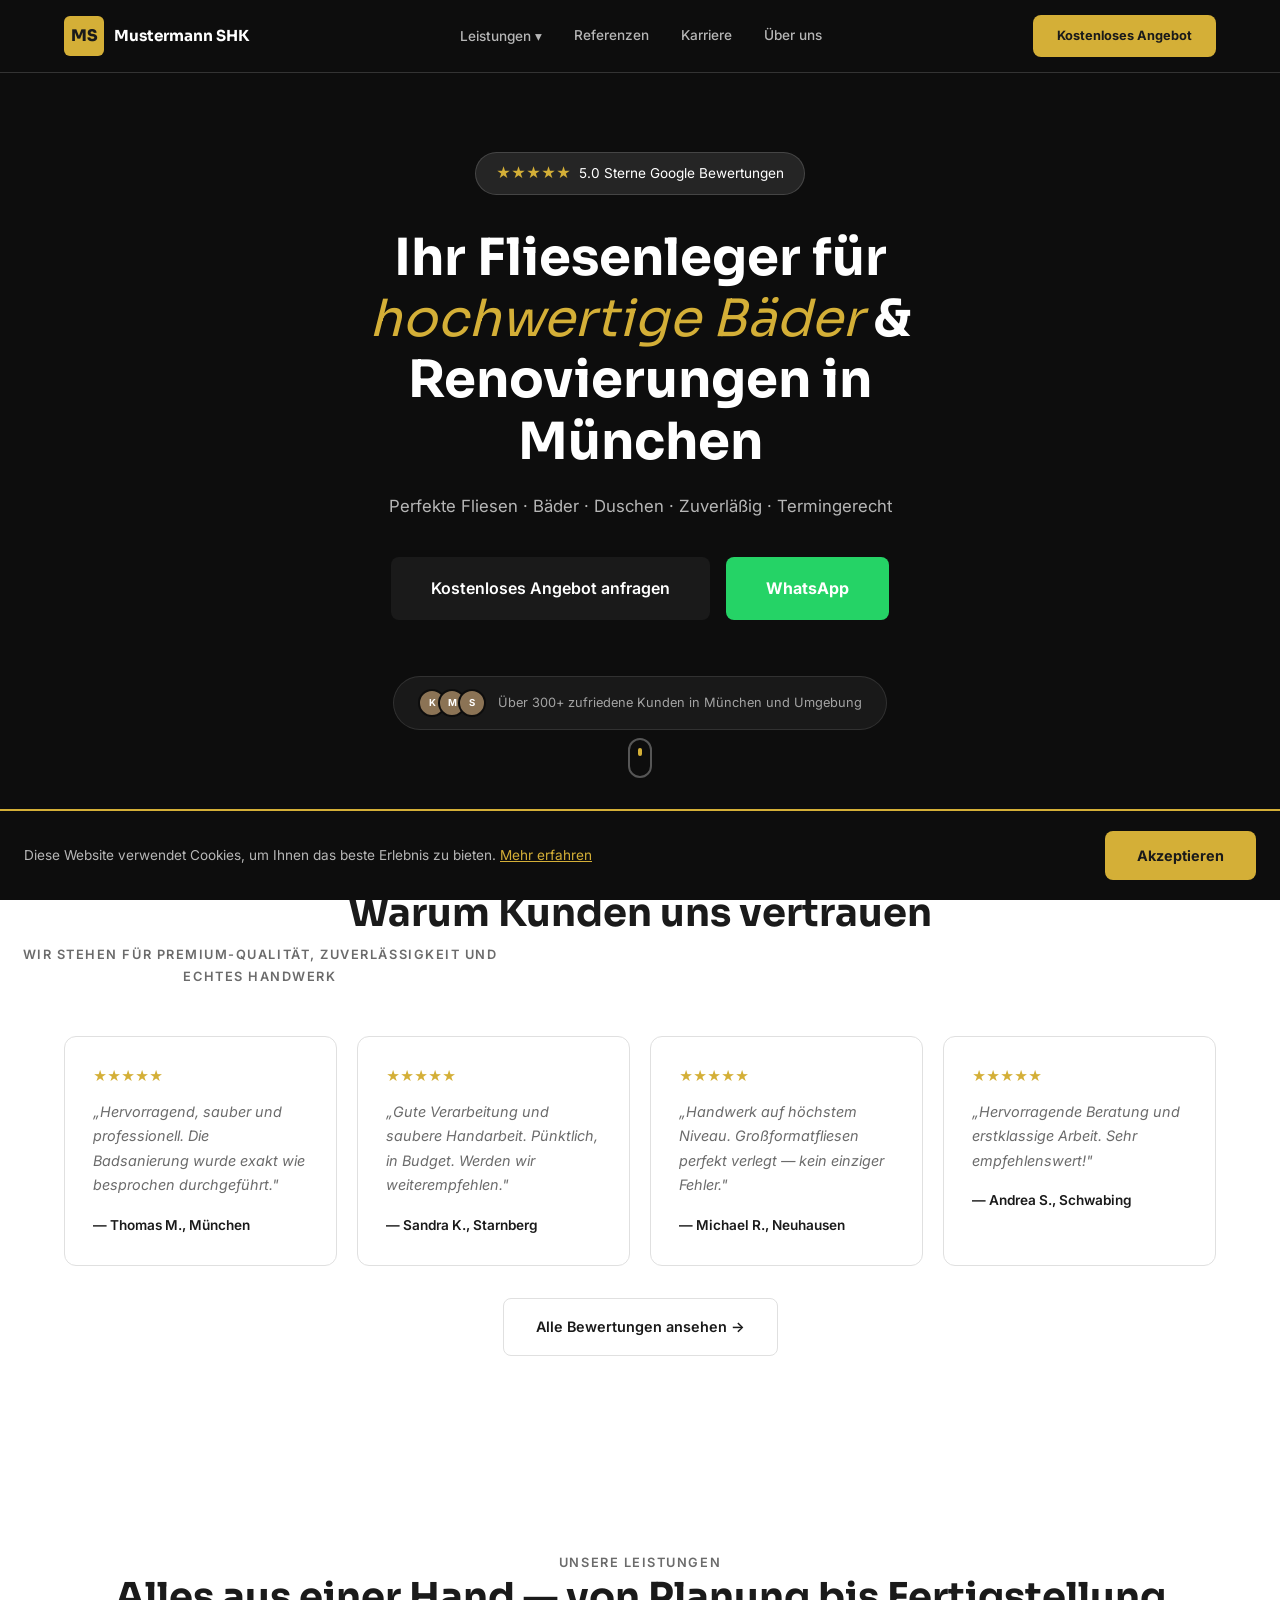
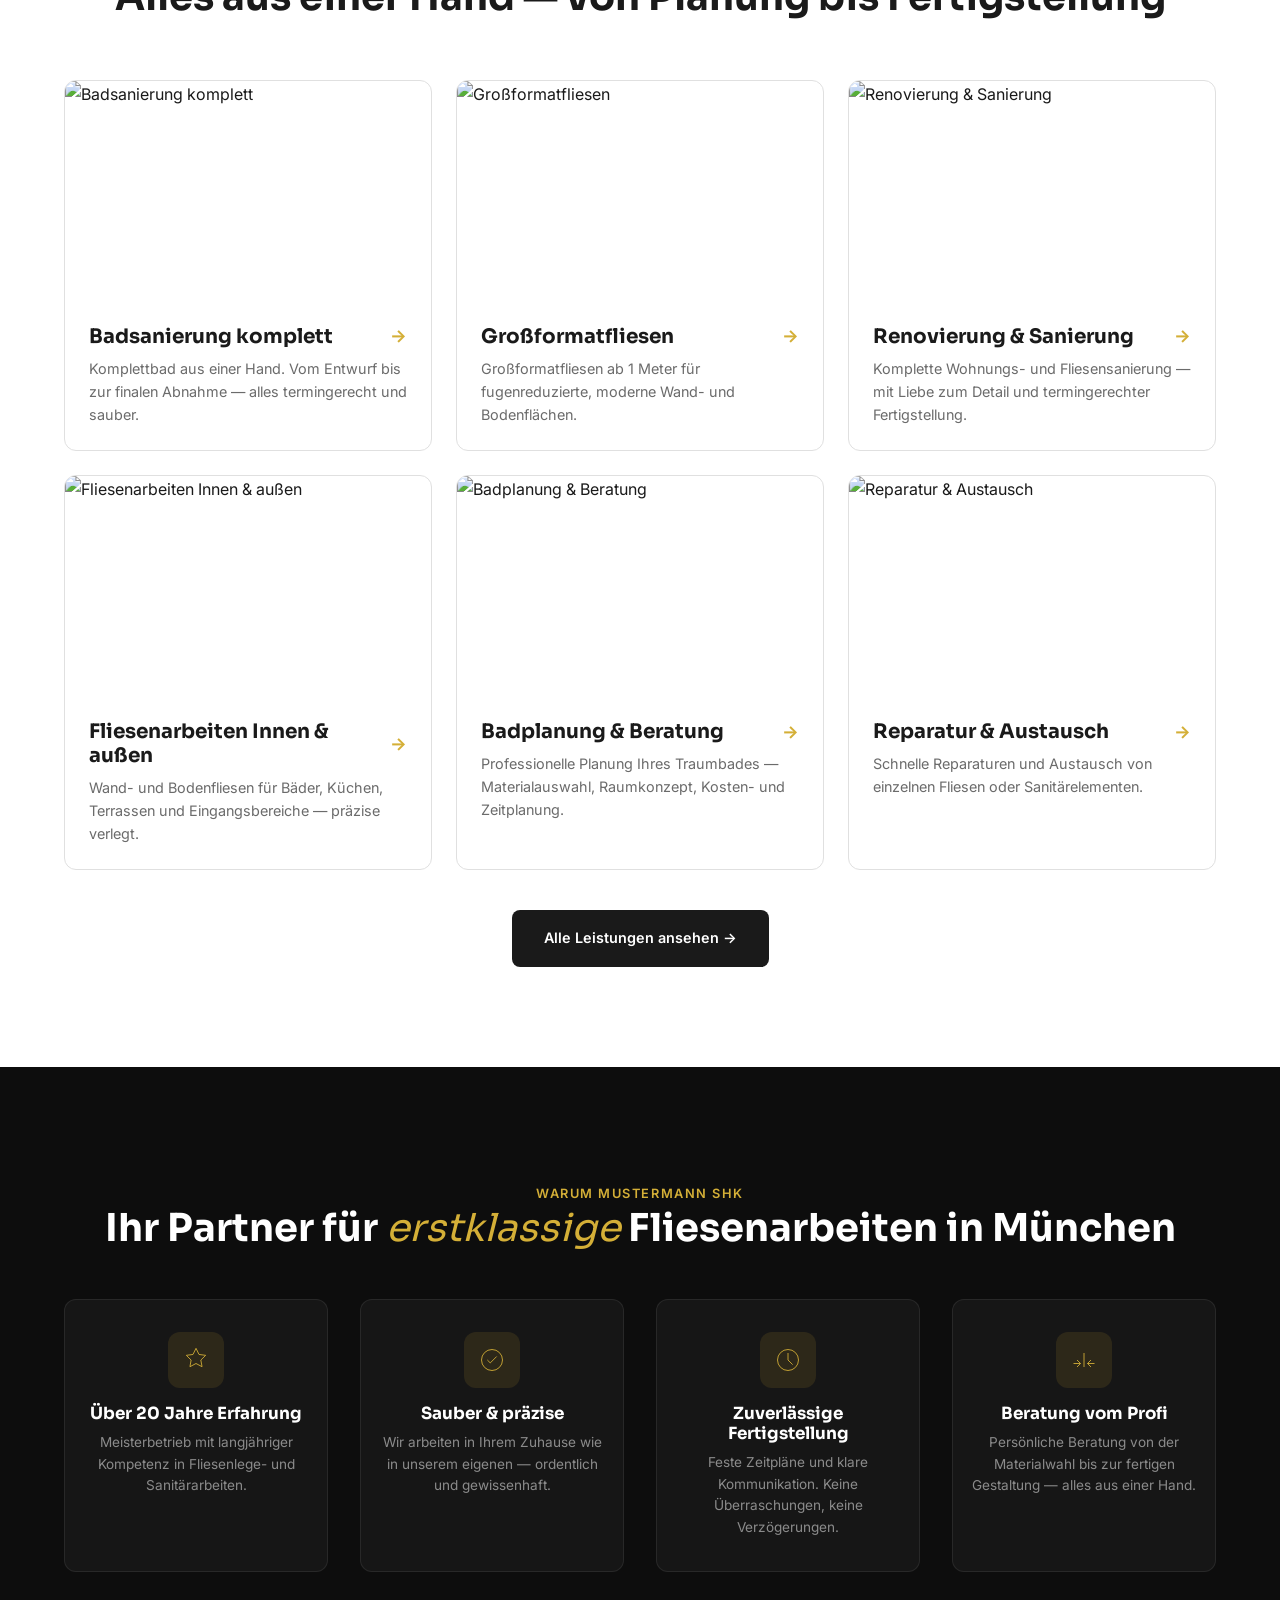
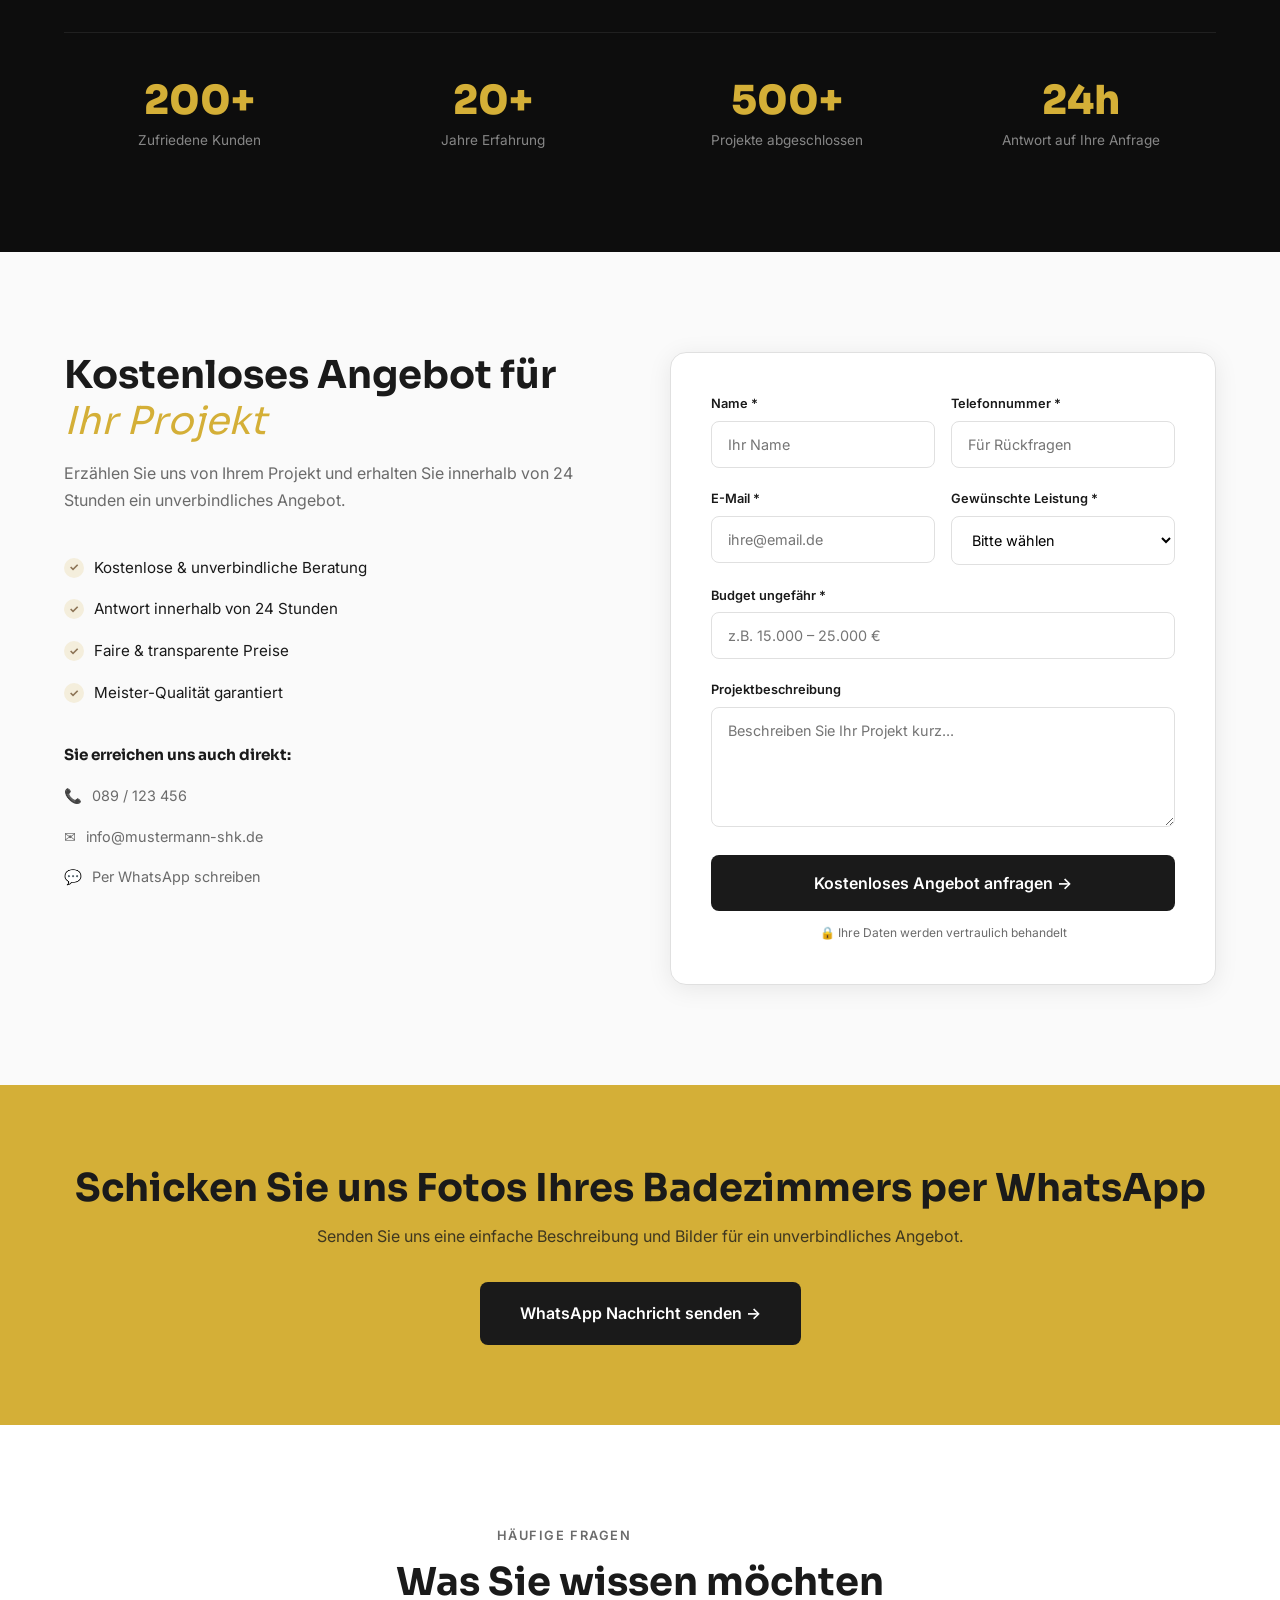
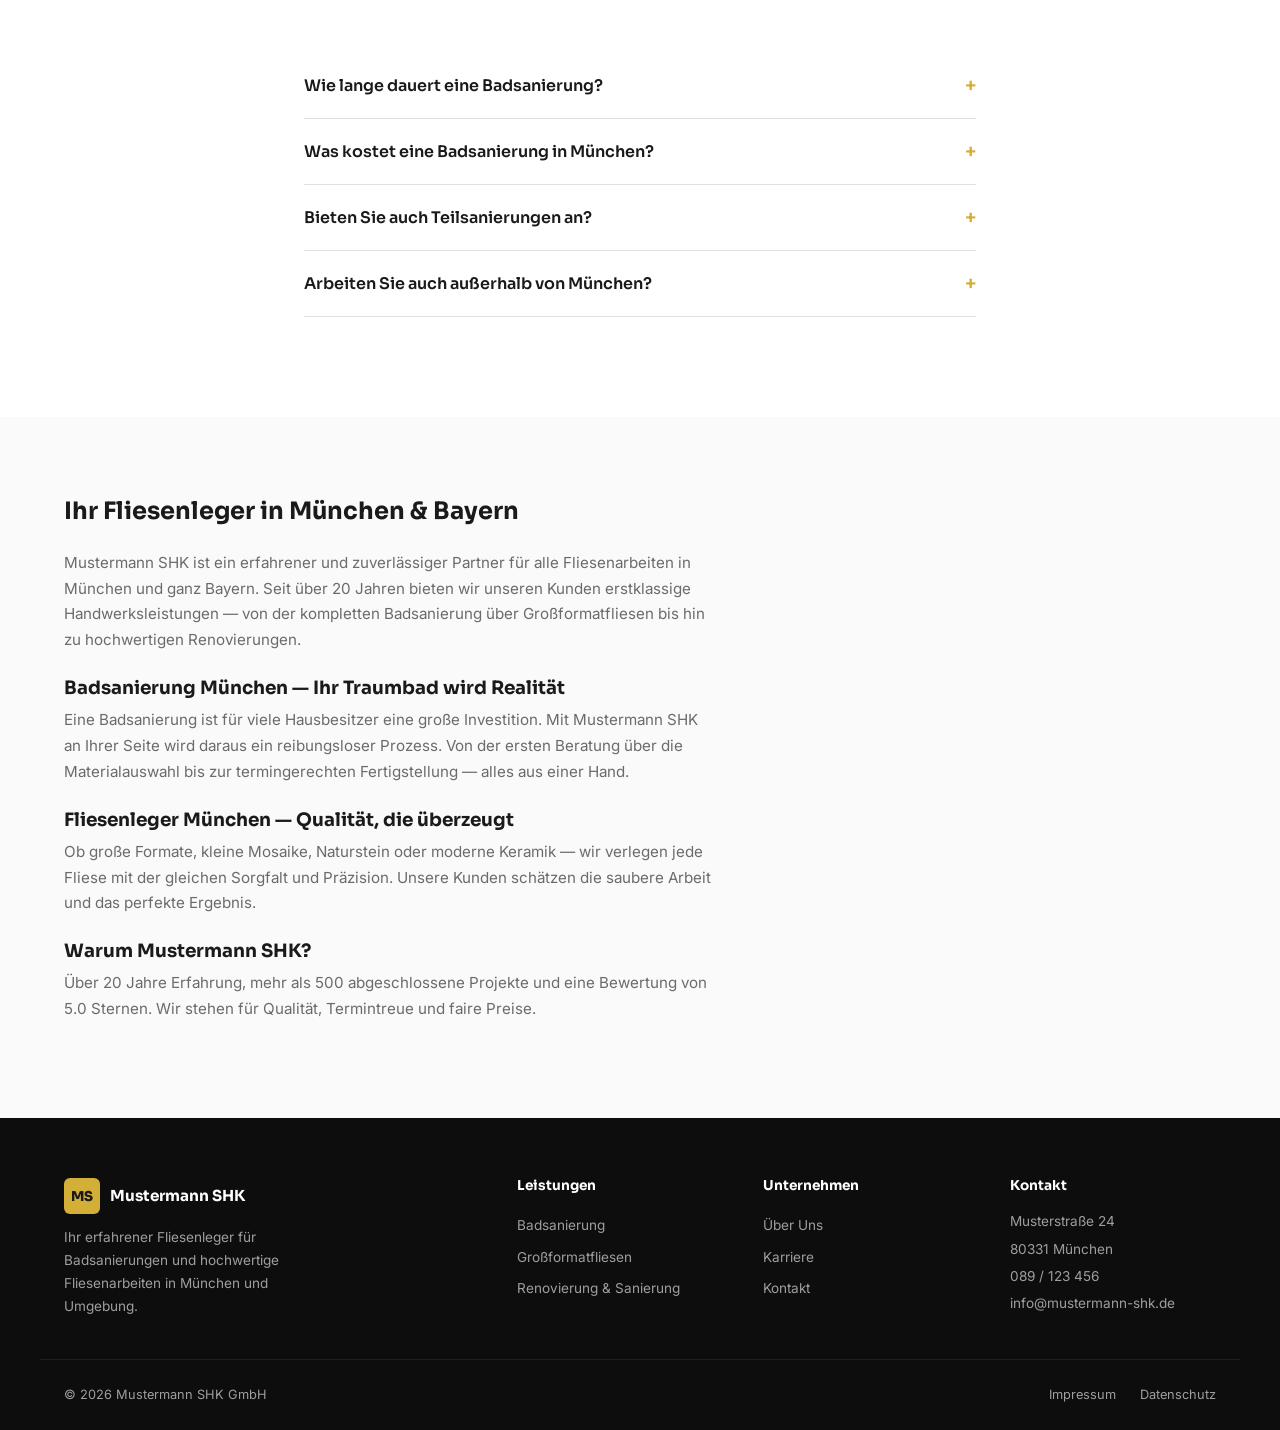
==== index.html @ f7a7310b "Initial commit: Template 03 SHK/Fliesenleger (Komplett)" ====
<!DOCTYPE html>
<html lang="de">
<head>
  <meta charset="UTF-8">
  <meta name="viewport" content="width=device-width, initial-scale=1.0">
  <title>Mustermann SHK — Ihr Installateur & Fliesenleger in München</title>
  <meta name="description" content="Mustermann SHK — Meisterbetrieb für hochwertige Bäder, Fliesenarbeiten und Sanitärinstallationen in München. Perfekte Fliesen, Bäder, Duschen. Termingerecht.">
  <link rel="preconnect" href="https://fonts.googleapis.com">
  <link href="https://fonts.googleapis.com/css2?family=Inter:wght@400;500;600;700&family=Sora:wght@400;600;700;800&display=swap" rel="stylesheet">
  <link rel="stylesheet" href="css/style.css">
</head>
<body>

  <!-- ===== NAVIGATION ===== -->
  <nav class="nav">
    <div class="nav__inner">
      <a href="index.html" class="nav__logo">
        <span class="nav__logo-icon">MS</span>
        <span class="nav__logo-text">Mustermann SHK</span>
      </a>

      <div class="nav__links">
        <div class="nav__dropdown">
          <a href="#">Leistungen ▾</a>
          <div class="nav__dropdown-menu">
            <a href="leistung-1.html">Badsanierung komplett</a>
            <a href="leistung-2.html">Großformatfliesen</a>
            <a href="leistung-3.html">Renovierung & Sanierung</a>
          </div>
        </div>
        <a href="#referenzen">Referenzen</a>
        <a href="karriere.html">Karriere</a>
        <a href="ueber-uns.html">Über uns</a>
      </div>

      <a href="kontakt.html" class="nav__cta">Kostenloses Angebot</a>

      <button class="nav__toggle" aria-label="Menü">
        <span></span><span></span><span></span>
      </button>
    </div>
  </nav>

  <!-- ===== HERO ===== -->
  <section class="hero">
    <div class="hero__bg">
      <img src="https://images.unsplash.com/photo-1552321554-5fefe8c9ef14?w=1600&h=900&fit=crop" alt="Modernes Badezimmer" loading="eager">
    </div>

    <div class="hero__content">
      <div class="hero__badge">
        <span class="stars">★★★★★</span> 5.0 Sterne Google Bewertungen
      </div>

      <h1>Ihr Fliesenleger für <em>hochwertige Bäder</em> & Renovierungen in München</h1>

      <p class="hero__subtitle">Perfekte Fliesen · Bäder · Duschen · Zuverläßig · Termingerecht</p>

      <div class="hero__buttons">
        <a href="kontakt.html" class="btn btn--primary btn--lg">Kostenloses Angebot anfragen</a>
        <a href="https://wa.me/4917612345678" class="btn btn--whatsapp btn--lg">WhatsApp</a>
      </div>

      <div class="hero__trust">
        <div class="hero__trust-icons">
          <span>K</span><span>M</span><span>S</span>
        </div>
        <span class="hero__trust-text">Über 300+ zufriedene Kunden in München und Umgebung</span>
      </div>

      <div class="hero__scroll"></div>
    </div>
  </section>

  <!-- ===== TESTIMONIALS ===== -->
  <section class="testimonials reveal">
    <div class="testimonials__header">
      <h2>Warum Kunden uns vertrauen</h2>
      <p class="section__label" style="margin-top: 8px;">Wir stehen für Premium-Qualität, Zuverlässigkeit und echtes Handwerk</p>
    </div>

    <div class="testimonials__grid">
      <div class="testimonial__card">
        <div class="testimonial__stars">★★★★★</div>
        <p class="testimonial__text">„Hervorragend, sauber und professionell. Die Badsanierung wurde exakt wie besprochen durchgeführt."</p>
        <p class="testimonial__author">— Thomas M., München</p>
      </div>
      <div class="testimonial__card">
        <div class="testimonial__stars">★★★★★</div>
        <p class="testimonial__text">„Gute Verarbeitung und saubere Handarbeit. Pünktlich, in Budget. Werden wir weiterempfehlen."</p>
        <p class="testimonial__author">— Sandra K., Starnberg</p>
      </div>
      <div class="testimonial__card">
        <div class="testimonial__stars">★★★★★</div>
        <p class="testimonial__text">„Handwerk auf höchstem Niveau. Großformatfliesen perfekt verlegt — kein einziger Fehler."</p>
        <p class="testimonial__author">— Michael R., Neuhausen</p>
      </div>
      <div class="testimonial__card">
        <div class="testimonial__stars">★★★★★</div>
        <p class="testimonial__text">„Hervorragende Beratung und erstklassige Arbeit. Sehr empfehlenswert!"</p>
        <p class="testimonial__author">— Andrea S., Schwabing</p>
      </div>
    </div>

    <div class="testimonials__cta">
      <a href="#" class="btn btn--secondary">Alle Bewertungen ansehen →</a>
    </div>
  </section>

  <!-- ===== SERVICES ===== -->
  <section class="services reveal" id="leistungen">
    <div class="section__header">
      <p class="section__label">Unsere Leistungen</p>
      <h2>Alles aus einer Hand — von Planung bis Fertigstellung</h2>
    </div>

    <div class="services__grid">
      <a href="leistung-1.html" class="services__card">
        <div class="services__card-image">
          <img src="https://images.unsplash.com/photo-1552321554-5fefe8c9ef14?w=600&h=400&fit=crop" alt="Badsanierung komplett">
        </div>
        <div class="services__card-body">
          <h3>Badsanierung komplett <span class="arrow">→</span></h3>
          <p>Komplettbad aus einer Hand. Vom Entwurf bis zur finalen Abnahme — alles termingerecht und sauber.</p>
        </div>
      </a>

      <a href="leistung-2.html" class="services__card">
        <div class="services__card-image">
          <img src="https://images.unsplash.com/photo-1584622650111-993a426fbf0a?w=600&h=400&fit=crop" alt="Großformatfliesen">
        </div>
        <div class="services__card-body">
          <h3>Großformatfliesen <span class="arrow">→</span></h3>
          <p>Großformatfliesen ab 1 Meter für fugenreduzierte, moderne Wand- und Bodenflächen.</p>
        </div>
      </a>

      <a href="leistung-3.html" class="services__card">
        <div class="services__card-image">
          <img src="https://images.unsplash.com/photo-1600566753190-17f0baa2a6c3?w=600&h=400&fit=crop" alt="Renovierung & Sanierung">
        </div>
        <div class="services__card-body">
          <h3>Renovierung & Sanierung <span class="arrow">→</span></h3>
          <p>Komplette Wohnungs- und Fliesensanierung — mit Liebe zum Detail und termingerechter Fertigstellung.</p>
        </div>
      </a>

      <a href="kontakt.html" class="services__card">
        <div class="services__card-image">
          <img src="https://images.unsplash.com/photo-1600607687939-ce8a6c25118c?w=600&h=400&fit=crop" alt="Fliesenarbeiten Innen & außen">
        </div>
        <div class="services__card-body">
          <h3>Fliesenarbeiten Innen & außen <span class="arrow">→</span></h3>
          <p>Wand- und Bodenfliesen für Bäder, Küchen, Terrassen und Eingangsbereiche — präzise verlegt.</p>
        </div>
      </a>

      <a href="kontakt.html" class="services__card">
        <div class="services__card-image">
          <img src="https://images.unsplash.com/photo-1600585154526-990dced4db0d?w=600&h=400&fit=crop" alt="Badplanung & Beratung">
        </div>
        <div class="services__card-body">
          <h3>Badplanung & Beratung <span class="arrow">→</span></h3>
          <p>Professionelle Planung Ihres Traumbades — Materialauswahl, Raumkonzept, Kosten- und Zeitplanung.</p>
        </div>
      </a>

      <a href="kontakt.html" class="services__card">
        <div class="services__card-image">
          <img src="https://images.unsplash.com/photo-1600566753086-00f18fb6b3ea?w=600&h=400&fit=crop" alt="Reparatur & Austausch">
        </div>
        <div class="services__card-body">
          <h3>Reparatur & Austausch <span class="arrow">→</span></h3>
          <p>Schnelle Reparaturen und Austausch von einzelnen Fliesen oder Sanitärelementen.</p>
        </div>
      </a>
    </div>

    <div class="services__more">
      <a href="kontakt.html" class="btn btn--primary">Alle Leistungen ansehen →</a>
    </div>
  </section>

  <!-- ===== WHY US ===== -->
  <section class="why-us reveal">
    <div class="why-us__inner">
      <div class="why-us__header">
        <p class="section__label" style="color: var(--accent);">Warum Mustermann SHK</p>
        <h2>Ihr Partner für <em>erstklassige</em> Fliesenarbeiten in München</h2>
      </div>

      <div class="why-us__features">
        <div class="why-us__feature">
          <div class="why-us__feature-icon">
            <svg viewBox="0 0 48 48"><path d="M24 4l5.18 10.5L40.6 16l-8.3 8.09L34.36 35.5 24 30l-10.36 5.5 1.96-11.41L7.4 16l11.42-1.5z"/></svg>
          </div>
          <h3>Über 20 Jahre Erfahrung</h3>
          <p>Meisterbetrieb mit langjähriger Kompetenz in Fliesenlege- und Sanitärarbeiten.</p>
        </div>

        <div class="why-us__feature">
          <div class="why-us__feature-icon">
            <svg viewBox="0 0 48 48"><circle cx="24" cy="24" r="18"/><path d="M16 24l5 5 11-11"/></svg>
          </div>
          <h3>Sauber & präzise</h3>
          <p>Wir arbeiten in Ihrem Zuhause wie in unserem eigenen — ordentlich und gewissenhaft.</p>
        </div>

        <div class="why-us__feature">
          <div class="why-us__feature-icon">
            <svg viewBox="0 0 48 48"><circle cx="24" cy="24" r="18"/><path d="M24 12v12l8 8"/></svg>
          </div>
          <h3>Zuverlässige Fertigstellung</h3>
          <p>Feste Zeitpläne und klare Kommunikation. Keine Überraschungen, keine Verzögerungen.</p>
        </div>

        <div class="why-us__feature">
          <div class="why-us__feature-icon">
            <svg viewBox="0 0 48 48"><path d="M12 36l6-6m0 0l-6-6m6 6H6m30 6l-6-6m0 0l6-6m-6 6h12M24 12v24"/></svg>
          </div>
          <h3>Beratung vom Profi</h3>
          <p>Persönliche Beratung von der Materialwahl bis zur fertigen Gestaltung — alles aus einer Hand.</p>
        </div>
      </div>

      <div class="why-us__stats">
        <div class="why-us__stat">
          <div class="why-us__stat-number">200+</div>
          <div class="why-us__stat-label">Zufriedene Kunden</div>
        </div>
        <div class="why-us__stat">
          <div class="why-us__stat-number">20+</div>
          <div class="why-us__stat-label">Jahre Erfahrung</div>
        </div>
        <div class="why-us__stat">
          <div class="why-us__stat-number">500+</div>
          <div class="why-us__stat-label">Projekte abgeschlossen</div>
        </div>
        <div class="why-us__stat">
          <div class="why-us__stat-number">24h</div>
          <div class="why-us__stat-label">Antwort auf Ihre Anfrage</div>
        </div>
      </div>
    </div>
  </section>

  <!-- ===== CONTACT FORM ===== -->
  <section class="contact-section reveal" id="kontakt">
    <div class="contact__inner">
      <div class="contact__info">
        <h2>Kostenloses Angebot für <em>Ihr Projekt</em></h2>
        <p>Erzählen Sie uns von Ihrem Projekt und erhalten Sie innerhalb von 24 Stunden ein unverbindliches Angebot.</p>

        <ul class="contact__checklist">
          <li>Kostenlose & unverbindliche Beratung</li>
          <li>Antwort innerhalb von 24 Stunden</li>
          <li>Faire & transparente Preise</li>
          <li>Meister-Qualität garantiert</li>
        </ul>

        <div class="contact__channels">
          <h3>Sie erreichen uns auch direkt:</h3>
          <div class="contact__channel">📞 <a href="tel:+4989123456">089 / 123 456</a></div>
          <div class="contact__channel">✉️ <a href="mailto:info@mustermann-shk.de">info@mustermann-shk.de</a></div>
          <div class="contact__channel">💬 <a href="https://wa.me/4917612345678">Per WhatsApp schreiben</a></div>
        </div>
      </div>

      <div class="contact__form-card">
        <form class="contact__form" action="#" method="POST">
          <div class="form-row">
            <div>
              <label for="name">Name *</label>
              <input type="text" id="name" name="name" required placeholder="Ihr Name">
            </div>
            <div>
              <label for="phone">Telefonnummer *</label>
              <input type="tel" id="phone" name="phone" required placeholder="Für Rückfragen">
            </div>
          </div>

          <div class="form-row">
            <div>
              <label for="email">E-Mail *</label>
              <input type="email" id="email" name="email" required placeholder="ihre@email.de">
            </div>
            <div>
              <label for="service">Gewünschte Leistung *</label>
              <select id="service" name="service" required>
                <option value="">Bitte wählen</option>
                <option value="badsanierung">Badsanierung komplett</option>
                <option value="grossformat">Großformatfliesen</option>
                <option value="renovierung">Renovierung & Sanierung</option>
                <option value="fliesen">Fliesenarbeiten</option>
                <option value="beratung">Badplanung & Beratung</option>
                <option value="sonstiges">Sonstiges</option>
              </select>
            </div>
          </div>

          <label for="budget">Budget ungefähr *</label>
          <input type="text" id="budget" name="budget" placeholder="z.B. 15.000 – 25.000 €">

          <label for="message">Projektbeschreibung</label>
          <textarea id="message" name="message" placeholder="Beschreiben Sie Ihr Projekt kurz..."></textarea>

          <button type="submit" class="btn btn--primary btn--lg">Kostenloses Angebot anfragen →</button>
          <p class="form-note">🔒 Ihre Daten werden vertraulich behandelt</p>
        </form>
      </div>
    </div>
  </section>

  <!-- ===== WHATSAPP CTA ===== -->
  <section class="whatsapp-cta reveal">
    <div class="container">
      <h2>Schicken Sie uns Fotos Ihres Badezimmers per WhatsApp</h2>
      <p>Senden Sie uns eine einfache Beschreibung und Bilder für ein unverbindliches Angebot.</p>
      <a href="https://wa.me/4917612345678" class="btn btn--primary btn--lg">WhatsApp Nachricht senden →</a>
    </div>
  </section>

  <!-- ===== FAQ ===== -->
  <section class="faq reveal">
    <div class="faq__inner">
      <div class="faq__header">
        <p class="section__label">Häufige Fragen</p>
        <h2>Was Sie wissen möchten</h2>
      </div>

      <div class="faq__item">
        <button class="faq__question">Wie lange dauert eine Badsanierung? <span class="icon">+</span></button>
        <div class="faq__answer"><p>Eine komplette Badsanierung dauert in der Regel 2–4 Wochen, je nach Umfang. Wir geben Ihnen vorab einen verbindlichen Zeitplan.</p></div>
      </div>

      <div class="faq__item">
        <button class="faq__question">Was kostet eine Badsanierung in München? <span class="icon">+</span></button>
        <div class="faq__answer"><p>Die Kosten hängen von Größe, Material und Ausstattung ab. Ein Standard-Bad liegt erfahrungsgemäß zwischen 12.000 und 25.000 €. Wir erstellen Ihnen ein detailliertes Angebot.</p></div>
      </div>

      <div class="faq__item">
        <button class="faq__question">Bieten Sie auch Teilsanierungen an? <span class="icon">+</span></button>
        <div class="faq__answer"><p>Ja, natürlich. Ob nur neue Fliesen, eine neue Dusche oder ein kompletter Umbau — wir passen uns Ihrem Budget an.</p></div>
      </div>

      <div class="faq__item">
        <button class="faq__question">Arbeiten Sie auch außerhalb von München? <span class="icon">+</span></button>
        <div class="faq__answer"><p>Ja, wir sind in ganz München und Umgebung tätig — Starnberg, Dachau, Freising, Erding und weitere Orte im Großraum.</p></div>
      </div>
    </div>
  </section>

  <!-- ===== SEO TEXT ===== -->
  <section class="seo-text reveal">
    <div class="seo-text__inner">
      <h2>Ihr Fliesenleger in München & Bayern</h2>
      <p>Mustermann SHK ist ein erfahrener und zuverlässiger Partner für alle Fliesenarbeiten in München und ganz Bayern. Seit über 20 Jahren bieten wir unseren Kunden erstklassige Handwerksleistungen — von der kompletten Badsanierung über Großformatfliesen bis hin zu hochwertigen Renovierungen.</p>

      <h3>Badsanierung München — Ihr Traumbad wird Realität</h3>
      <p>Eine Badsanierung ist für viele Hausbesitzer eine große Investition. Mit Mustermann SHK an Ihrer Seite wird daraus ein reibungsloser Prozess. Von der ersten Beratung über die Materialauswahl bis zur termingerechten Fertigstellung — alles aus einer Hand.</p>

      <h3>Fliesenleger München — Qualität, die überzeugt</h3>
      <p>Ob große Formate, kleine Mosaike, Naturstein oder moderne Keramik — wir verlegen jede Fliese mit der gleichen Sorgfalt und Präzision. Unsere Kunden schätzen die saubere Arbeit und das perfekte Ergebnis.</p>

      <h3>Warum Mustermann SHK?</h3>
      <p>Über 20 Jahre Erfahrung, mehr als 500 abgeschlossene Projekte und eine Bewertung von 5.0 Sternen. Wir stehen für Qualität, Termintreue und faire Preise.</p>
    </div>
  </section>

  <!-- ===== FOOTER ===== -->
  <footer class="footer">
    <div class="footer__grid">
      <div class="footer__brand">
        <div class="footer__logo">
          <span class="footer__logo-icon">MS</span>
          <span class="footer__logo-text">Mustermann SHK</span>
        </div>
        <p>Ihr erfahrener Fliesenleger für Badsanierungen und hochwertige Fliesenarbeiten in München und Umgebung.</p>
      </div>

      <div>
        <h4>Leistungen</h4>
        <div class="footer__links">
          <a href="leistung-1.html">Badsanierung</a>
          <a href="leistung-2.html">Großformatfliesen</a>
          <a href="leistung-3.html">Renovierung & Sanierung</a>
        </div>
      </div>

      <div>
        <h4>Unternehmen</h4>
        <div class="footer__links">
          <a href="ueber-uns.html">Über Uns</a>
          <a href="karriere.html">Karriere</a>
          <a href="kontakt.html">Kontakt</a>
        </div>
      </div>

      <div class="footer__contact">
        <h4>Kontakt</h4>
        <p>Musterstraße 24</p>
        <p>80331 München</p>
        <p><a href="tel:+4989123456">089 / 123 456</a></p>
        <p><a href="mailto:info@mustermann-shk.de">info@mustermann-shk.de</a></p>
      </div>
    </div>

    <div class="footer__bottom">
      <span>&copy; 2026 Mustermann SHK GmbH</span>
      <div class="footer__legal">
        <a href="impressum.html">Impressum</a>
        <a href="datenschutz.html">Datenschutz</a>
      </div>
    </div>
  </footer>

  <!-- ===== COOKIE BANNER ===== -->
  <div class="cookie-banner">
    <p>Diese Website verwendet Cookies, um Ihnen das beste Erlebnis zu bieten. <a href="datenschutz.html">Mehr erfahren</a></p>
    <button class="btn btn--accent cookie-accept">Akzeptieren</button>
  </div>

  <script src="js/main.js"></script>
</body>
</html>
---- css/style.css ----
/* ============================================
   HWW Template 03 — SHK / Fliesenleger (Komplett)
   Reference: Fliesen Qorri — Gold accent, dark hero, elegant
   Fonts: Sora (headings) + Inter (body)
   ============================================ */

:root {
  --accent: #d4af37;
  --accent2: #c9a961;
  --accent3: #8b7355;
  --accent4: #e8e8e8;
  --primary: #1a1a1a;
  --text-dark: #1a1a1a;
  --text-gray: #6b6b6b;
  --text-light: #ffffff;
  --border-dark: #333333;
  --border-light: #e0e0e0;
  --bg-dark: #0d0d0d;
  --bg-light: #fafafa;
  --bg-medium: #f0f0f0;
  --white: #ffffff;
  --btn-radius: 8px;
  --font-body: 'Inter', system-ui, sans-serif;
  --font-heading: 'Sora', 'Inter', system-ui, sans-serif;
  --max-width: 1200px;
  --shadow: 0 4px 24px rgba(0,0,0,0.08);
  --shadow-lg: 0 8px 40px rgba(0,0,0,0.12);
  --transition: 0.3s ease;
}

*, *::before, *::after { box-sizing: border-box; margin: 0; padding: 0; }
html { scroll-behavior: smooth; }

body {
  font-family: var(--font-body);
  font-size: 16px;
  font-weight: 400;
  line-height: 1.7;
  color: var(--text-dark);
  background: var(--white);
  -webkit-font-smoothing: antialiased;
}

img { max-width: 100%; height: auto; display: block; }
a { color: inherit; text-decoration: none; }
ul { list-style: none; }

.container {
  max-width: var(--max-width);
  width: 100%;
  margin: 0 auto;
  padding: 0 24px;
}

/* --- Typography --- */
h1, h2, h3, h4, h5, h6 {
  font-family: var(--font-heading);
  color: var(--text-dark);
  font-weight: 700;
  line-height: 1.2;
}

h1 { font-size: clamp(2.2rem, 4.5vw, 3.2rem); }
h2 { font-size: clamp(1.8rem, 3.5vw, 2.4rem); }
h3 { font-size: clamp(1.05rem, 2vw, 1.25rem); }
h4 { font-size: 1rem; }
p { max-width: 65ch; }

/* Italic accent in headings */
h1 em, h2 em {
  font-style: italic;
  font-weight: 400;
}

/* --- Buttons --- */
.btn {
  display: inline-flex;
  align-items: center;
  justify-content: center;
  gap: 8px;
  font-family: var(--font-body);
  font-size: 0.9rem;
  font-weight: 600;
  padding: 16px 32px;
  border: none;
  border-radius: var(--btn-radius);
  cursor: pointer;
  transition: all var(--transition);
  text-align: center;
}

.btn--primary {
  background: var(--primary);
  color: var(--text-light);
}
.btn--primary:hover {
  background: #2d2d2d;
  color: var(--accent);
}

.btn--secondary {
  background: var(--white);
  color: var(--text-dark);
  border: 1px solid var(--border-light);
}
.btn--secondary:hover { background: #f5f5f5; }

.btn--accent {
  background: var(--accent);
  color: var(--text-dark);
  font-weight: 700;
}
.btn--accent:hover { background: var(--accent2); }

.btn--outline-light {
  background: transparent;
  border: 2px solid var(--white);
  color: var(--white);
}
.btn--outline-light:hover { background: rgba(255,255,255,0.1); }

.btn--whatsapp {
  background: #25D366;
  color: var(--white);
  font-weight: 700;
  border-radius: var(--btn-radius);
}
.btn--whatsapp:hover { background: #20bd5a; }

.btn--lg { padding: 18px 40px; font-size: 1rem; }

/* --- Section spacing --- */
.section { padding: 100px 0; }
.section--dark { background: var(--bg-dark); color: var(--text-light); }
.section--light { background: var(--bg-light); }
.section--medium { background: var(--bg-medium); }
.section--accent { background: var(--accent); color: var(--text-dark); }

.section__label {
  font-size: 0.8rem;
  font-weight: 600;
  text-transform: uppercase;
  letter-spacing: 0.12em;
  color: var(--text-gray);
  margin-bottom: 12px;
}

.section--dark .section__label { color: var(--accent); }

.section__header {
  text-align: center;
  margin-bottom: 60px;
}

.section__header p {
  margin: 16px auto 0;
  color: var(--text-gray);
  max-width: 550px;
}

.section--dark .section__header p { color: rgba(255,255,255,0.6); }

/* ============================
   NAVIGATION
   ============================ */
.nav {
  position: fixed;
  top: 0;
  left: 0;
  right: 0;
  z-index: 1000;
  background: var(--bg-dark);
  border-bottom: 1px solid var(--border-dark);
  transition: background var(--transition);
}

.nav__inner {
  max-width: var(--max-width);
  margin: 0 auto;
  padding: 0 24px;
  display: flex;
  align-items: center;
  justify-content: space-between;
  height: 72px;
}

.nav__logo {
  display: flex;
  align-items: center;
  gap: 10px;
}

.nav__logo-icon {
  width: 40px;
  height: 40px;
  background: var(--accent);
  border-radius: 6px;
  display: flex;
  align-items: center;
  justify-content: center;
  font-family: var(--font-heading);
  font-weight: 800;
  font-size: 1rem;
  color: var(--text-dark);
}

.nav__logo-text {
  font-family: var(--font-heading);
  font-size: 0.95rem;
  font-weight: 700;
  color: var(--text-light);
}

.nav__links {
  display: flex;
  align-items: center;
  gap: 32px;
}

.nav__links a {
  font-size: 0.85rem;
  font-weight: 500;
  color: rgba(255,255,255,0.7);
  transition: color var(--transition);
}

.nav__links a:hover,
.nav__links a.active { color: var(--text-light); }

/* Dropdown */
.nav__dropdown { position: relative; }

.nav__dropdown-menu {
  display: none;
  position: absolute;
  top: calc(100% + 16px);
  left: -16px;
  background: var(--white);
  border-radius: var(--btn-radius);
  box-shadow: var(--shadow-lg);
  min-width: 220px;
  padding: 8px 0;
  z-index: 100;
}

.nav__dropdown-menu::before {
  content: '';
  position: absolute;
  top: -16px;
  left: 0;
  right: 0;
  height: 16px;
}

.nav__dropdown:hover .nav__dropdown-menu { display: block; }

.nav__dropdown-menu a {
  display: block;
  padding: 10px 20px;
  color: var(--text-dark) !important;
  font-size: 0.85rem;
}

.nav__dropdown-menu a:hover { background: var(--bg-light); }

.nav__cta {
  padding: 10px 24px;
  background: var(--accent);
  color: var(--text-dark);
  font-size: 0.8rem;
  font-weight: 700;
  border-radius: var(--btn-radius);
  transition: background var(--transition);
}

.nav__cta:hover { background: var(--accent2); }

.nav__toggle {
  display: none;
  flex-direction: column;
  gap: 5px;
  background: none;
  border: none;
  cursor: pointer;
}

.nav__toggle span {
  width: 22px;
  height: 2px;
  background: var(--text-light);
}

/* ============================
   HERO — Dark with overlay
   ============================ */
.hero {
  position: relative;
  min-height: 90vh;
  display: flex;
  align-items: center;
  background: var(--bg-dark);
  overflow: hidden;
  padding-top: 72px;
}

.hero__bg {
  position: absolute;
  inset: 0;
  z-index: 1;
}

.hero__bg img {
  width: 100%;
  height: 100%;
  object-fit: cover;
  opacity: 0.35;
}

.hero__content {
  position: relative;
  z-index: 2;
  max-width: var(--max-width);
  margin: 0 auto;
  padding: 80px 24px;
  text-align: center;
}

.hero__badge {
  display: inline-flex;
  align-items: center;
  gap: 8px;
  background: rgba(255,255,255,0.1);
  border: 1px solid rgba(255,255,255,0.15);
  border-radius: 100px;
  padding: 8px 20px;
  margin-bottom: 32px;
  font-size: 0.85rem;
  color: var(--text-light);
}

.hero__badge .stars { color: var(--accent); font-size: 0.9rem; }

.hero__content h1 {
  color: var(--text-light);
  margin-bottom: 20px;
  max-width: 700px;
  margin-left: auto;
  margin-right: auto;
}

.hero__content h1 em { color: var(--accent); }

.hero__subtitle {
  color: rgba(255,255,255,0.7);
  font-size: 1.05rem;
  margin: 0 auto 36px;
  max-width: 550px;
}

.hero__buttons {
  display: flex;
  gap: 16px;
  justify-content: center;
  flex-wrap: wrap;
  margin-bottom: 40px;
}

.hero__trust {
  display: inline-flex;
  align-items: center;
  gap: 12px;
  padding: 12px 24px;
  background: rgba(255,255,255,0.05);
  border: 1px solid rgba(255,255,255,0.1);
  border-radius: 100px;
  margin-top: 16px;
}

.hero__trust-icons {
  display: flex;
}

.hero__trust-icons span {
  width: 28px;
  height: 28px;
  border-radius: 50%;
  border: 2px solid var(--bg-dark);
  background: var(--accent3);
  display: flex;
  align-items: center;
  justify-content: center;
  font-size: 0.6rem;
  color: var(--white);
  font-weight: 700;
  margin-left: -8px;
}

.hero__trust-icons span:first-child { margin-left: 0; }

.hero__trust-text {
  font-size: 0.8rem;
  color: rgba(255,255,255,0.6);
}

.hero__scroll {
  position: absolute;
  bottom: 32px;
  left: 50%;
  transform: translateX(-50%);
  z-index: 2;
  width: 24px;
  height: 40px;
  border: 2px solid rgba(255,255,255,0.3);
  border-radius: 12px;
  display: flex;
  justify-content: center;
  padding-top: 8px;
}

.hero__scroll::after {
  content: '';
  width: 4px;
  height: 8px;
  background: var(--accent);
  border-radius: 2px;
  animation: scrollBounce 1.5s infinite;
}

@keyframes scrollBounce {
  0%, 100% { transform: translateY(0); opacity: 1; }
  50% { transform: translateY(8px); opacity: 0.3; }
}

/* ============================
   TESTIMONIALS — Horizontal scroll cards
   ============================ */
.testimonials {
  padding: 80px 0;
}

.testimonials__header {
  text-align: center;
  margin-bottom: 48px;
}

.testimonials__grid {
  max-width: var(--max-width);
  margin: 0 auto;
  padding: 0 24px;
  display: grid;
  grid-template-columns: repeat(4, 1fr);
  gap: 20px;
}

.testimonial__card {
  background: var(--white);
  border: 1px solid var(--border-light);
  border-radius: 12px;
  padding: 28px;
  transition: box-shadow var(--transition);
}

.testimonial__card:hover { box-shadow: var(--shadow); }

.testimonial__stars { color: var(--accent); font-size: 0.85rem; margin-bottom: 12px; }

.testimonial__text {
  font-size: 0.9rem;
  color: var(--text-gray);
  line-height: 1.7;
  margin-bottom: 16px;
  font-style: italic;
}

.testimonial__author {
  font-weight: 600;
  font-size: 0.85rem;
  color: var(--text-dark);
}

.testimonial__role {
  font-size: 0.8rem;
  color: var(--text-gray);
}

.testimonials__cta {
  text-align: center;
  margin-top: 32px;
}

/* ============================
   SERVICES — 6-card grid (2 rows × 3 cols)
   ============================ */
.services {
  padding: 100px 0;
  background: var(--white);
}

.services__grid {
  max-width: var(--max-width);
  margin: 0 auto;
  padding: 0 24px;
  display: grid;
  grid-template-columns: repeat(3, 1fr);
  gap: 24px;
}

.services__card {
  display: block;
  border-radius: 12px;
  overflow: hidden;
  background: var(--white);
  border: 1px solid var(--border-light);
  transition: transform var(--transition), box-shadow var(--transition);
}

.services__card:hover {
  transform: translateY(-4px);
  box-shadow: var(--shadow-lg);
}

.services__card-image {
  height: 220px;
  overflow: hidden;
}

.services__card-image img {
  width: 100%;
  height: 100%;
  object-fit: cover;
  transition: transform var(--transition);
}

.services__card:hover .services__card-image img { transform: scale(1.04); }

.services__card-body {
  padding: 24px;
}

.services__card-body h3 {
  margin-bottom: 8px;
  display: flex;
  align-items: center;
  justify-content: space-between;
}

.services__card-body h3 .arrow {
  color: var(--accent);
  font-size: 1.1rem;
  transition: transform var(--transition);
}

.services__card:hover h3 .arrow { transform: translateX(4px); }

.services__card-body p {
  font-size: 0.9rem;
  color: var(--text-gray);
  line-height: 1.6;
}

.services__more {
  text-align: center;
  margin-top: 40px;
  max-width: var(--max-width);
  margin-left: auto;
  margin-right: auto;
  padding: 0 24px;
}

/* ============================
   WHY US — Stats + trust icons
   ============================ */
.why-us {
  padding: 100px 0;
  background: var(--bg-dark);
  color: var(--text-light);
}

.why-us__inner {
  max-width: var(--max-width);
  margin: 0 auto;
  padding: 0 24px;
}

.why-us__header {
  text-align: center;
  margin-bottom: 48px;
}

.why-us__header h2 { color: var(--text-light); }
.why-us__header h2 em { color: var(--accent); }
.why-us__header p { color: rgba(255,255,255,0.6); margin: 16px auto 0; }

.why-us__features {
  display: grid;
  grid-template-columns: repeat(4, 1fr);
  gap: 32px;
  margin-bottom: 60px;
}

.why-us__feature {
  text-align: center;
  padding: 32px 16px;
  background: rgba(255,255,255,0.04);
  border: 1px solid rgba(255,255,255,0.08);
  border-radius: 12px;
}

.why-us__feature-icon {
  width: 56px;
  height: 56px;
  margin: 0 auto 16px;
  background: rgba(212,175,55,0.12);
  border-radius: 12px;
  display: flex;
  align-items: center;
  justify-content: center;
}

.why-us__feature-icon svg {
  width: 28px;
  height: 28px;
  stroke: var(--accent);
  stroke-width: 1.5;
  fill: none;
}

.why-us__feature h3 {
  color: var(--text-light);
  margin-bottom: 8px;
  font-size: 1.05rem;
}

.why-us__feature p {
  font-size: 0.85rem;
  color: rgba(255,255,255,0.5);
  line-height: 1.6;
}

/* Stats row */
.why-us__stats {
  display: grid;
  grid-template-columns: repeat(4, 1fr);
  gap: 24px;
  border-top: 1px solid rgba(255,255,255,0.08);
  padding-top: 48px;
}

.why-us__stat { text-align: center; }

.why-us__stat-number {
  font-family: var(--font-heading);
  font-size: 2.5rem;
  font-weight: 800;
  color: var(--accent);
  line-height: 1;
  margin-bottom: 8px;
}

.why-us__stat-label {
  font-size: 0.85rem;
  color: rgba(255,255,255,0.5);
}

/* ============================
   CONTACT FORM — Split layout
   ============================ */
.contact-section {
  padding: 100px 0;
  background: var(--bg-light);
}

.contact__inner {
  max-width: var(--max-width);
  margin: 0 auto;
  padding: 0 24px;
  display: grid;
  grid-template-columns: 1fr 1fr;
  gap: 60px;
  align-items: start;
}

.contact__info h2 { margin-bottom: 16px; }
.contact__info h2 em { color: var(--accent); }

.contact__info > p {
  color: var(--text-gray);
  margin-bottom: 32px;
}

.contact__checklist {
  margin-bottom: 32px;
}

.contact__checklist li {
  display: flex;
  align-items: center;
  gap: 10px;
  padding: 8px 0;
  font-size: 0.95rem;
}

.contact__checklist li::before {
  content: '✓';
  width: 20px;
  height: 20px;
  background: rgba(212,175,55,0.15);
  color: var(--accent3);
  border-radius: 50%;
  display: flex;
  align-items: center;
  justify-content: center;
  font-size: 0.7rem;
  font-weight: 700;
  flex-shrink: 0;
}

.contact__channels h3 { margin-bottom: 12px; font-size: 0.95rem; }

.contact__channel {
  display: flex;
  align-items: center;
  gap: 10px;
  padding: 8px 0;
  font-size: 0.9rem;
  color: var(--text-gray);
}

.contact__form-card {
  background: var(--white);
  border: 1px solid var(--border-light);
  border-radius: 16px;
  padding: 40px;
  box-shadow: var(--shadow);
}

.contact__form label {
  display: block;
  font-size: 0.8rem;
  font-weight: 600;
  color: var(--text-dark);
  margin-bottom: 6px;
}

.contact__form input,
.contact__form select,
.contact__form textarea {
  width: 100%;
  padding: 14px 16px;
  border: 1px solid var(--border-light);
  border-radius: var(--btn-radius);
  font-family: var(--font-body);
  font-size: 0.9rem;
  margin-bottom: 20px;
  transition: border-color var(--transition);
  background: var(--white);
}

.contact__form input:focus,
.contact__form select:focus,
.contact__form textarea:focus {
  outline: none;
  border-color: var(--accent);
}

.contact__form textarea { min-height: 120px; resize: vertical; }

.contact__form .form-row {
  display: grid;
  grid-template-columns: 1fr 1fr;
  gap: 16px;
}

.contact__form .btn { width: 100%; }

.contact__form .form-note {
  font-size: 0.75rem;
  color: var(--text-gray);
  margin-top: 12px;
  text-align: center;
}

/* ============================
   WHATSAPP CTA
   ============================ */
.whatsapp-cta {
  padding: 80px 0;
  background: var(--accent);
  text-align: center;
}

.whatsapp-cta h2 { margin-bottom: 12px; }
.whatsapp-cta p { margin: 0 auto 32px; color: var(--text-dark); opacity: 0.8; }

/* ============================
   FAQ
   ============================ */
.faq {
  padding: 100px 0;
  background: var(--white);
}

.faq__inner {
  max-width: 720px;
  margin: 0 auto;
  padding: 0 24px;
}

.faq__header {
  text-align: center;
  margin-bottom: 48px;
}

.faq__item {
  border-bottom: 1px solid var(--border-light);
}

.faq__question {
  display: flex;
  align-items: center;
  justify-content: space-between;
  padding: 20px 0;
  cursor: pointer;
  background: none;
  border: none;
  width: 100%;
  text-align: left;
  font-family: var(--font-heading);
  font-size: 1rem;
  font-weight: 600;
  color: var(--text-dark);
}

.faq__question .icon {
  font-size: 1.2rem;
  transition: transform var(--transition);
  color: var(--accent);
}

.faq__item.open .faq__question .icon { transform: rotate(45deg); }

.faq__answer {
  max-height: 0;
  overflow: hidden;
  transition: max-height 0.4s ease;
}

.faq__answer p {
  padding: 0 0 20px;
  font-size: 0.9rem;
  color: var(--text-gray);
  line-height: 1.7;
}

.faq__item.open .faq__answer { max-height: 300px; }

/* ============================
   SEO TEXT SECTION
   ============================ */
.seo-text {
  padding: 80px 0;
  background: var(--bg-light);
}

.seo-text__inner {
  max-width: var(--max-width);
  margin: 0 auto;
  padding: 0 24px;
}

.seo-text__inner h2 {
  margin-bottom: 24px;
  font-size: 1.5rem;
}

.seo-text__inner h3 {
  margin: 24px 0 8px;
  font-size: 1.15rem;
}

.seo-text__inner p {
  color: var(--text-gray);
  margin-bottom: 16px;
  font-size: 0.95rem;
}

/* ============================
   FOOTER
   ============================ */
.footer {
  background: var(--bg-dark);
  padding: 60px 0 24px;
  color: rgba(255,255,255,0.6);
}

.footer__grid {
  max-width: var(--max-width);
  margin: 0 auto;
  padding: 0 24px;
  display: grid;
  grid-template-columns: 2fr 1fr 1fr 1fr;
  gap: 40px;
  margin-bottom: 40px;
}

.footer__brand p {
  font-size: 0.85rem;
  margin-top: 12px;
  max-width: 280px;
}

.footer__logo {
  display: flex;
  align-items: center;
  gap: 10px;
  margin-bottom: 4px;
}

.footer__logo-icon {
  width: 36px;
  height: 36px;
  background: var(--accent);
  border-radius: 6px;
  display: flex;
  align-items: center;
  justify-content: center;
  font-family: var(--font-heading);
  font-weight: 800;
  font-size: 0.85rem;
  color: var(--text-dark);
}

.footer__logo-text {
  font-family: var(--font-heading);
  font-weight: 700;
  color: var(--text-light);
  font-size: 0.95rem;
}

.footer h4 {
  color: var(--text-light);
  font-size: 0.85rem;
  margin-bottom: 16px;
  font-family: var(--font-heading);
}

.footer__links a {
  display: block;
  font-size: 0.85rem;
  padding: 4px 0;
  transition: color var(--transition);
}

.footer__links a:hover { color: var(--accent); }

.footer__contact p { font-size: 0.85rem; margin-bottom: 4px; }
.footer__contact a:hover { color: var(--accent); }

.footer__bottom {
  max-width: var(--max-width);
  margin: 0 auto;
  padding: 24px 24px 0;
  border-top: 1px solid rgba(255,255,255,0.08);
  display: flex;
  justify-content: space-between;
  align-items: center;
  font-size: 0.8rem;
}

.footer__legal a { margin-left: 20px; transition: color var(--transition); }
.footer__legal a:hover { color: var(--accent); }

/* ============================
   PAGE HEADER (Subpages)
   ============================ */
.page-header {
  padding: 120px 0 60px;
  background: var(--bg-dark);
  text-align: center;
}

.page-header h1 { color: var(--text-light); margin-bottom: 12px; }
.page-header h1 em { color: var(--accent); }
.page-header p { color: rgba(255,255,255,0.6); margin: 0 auto; }

/* ============================
   LEISTUNG DETAIL
   ============================ */
.leistung {
  padding: 80px 0;
}

.leistung__inner {
  max-width: var(--max-width);
  margin: 0 auto;
  padding: 0 24px;
  display: grid;
  grid-template-columns: 1fr 1fr;
  gap: 60px;
  align-items: start;
}

.leistung__content h2 { margin-bottom: 16px; }
.leistung__content p { color: var(--text-gray); margin-bottom: 16px; }

.leistung__list { margin: 24px 0; }

.leistung__list li {
  padding: 12px 0 12px 28px;
  position: relative;
  border-bottom: 1px solid var(--border-light);
  font-size: 0.95rem;
}

.leistung__list li::before {
  content: '→';
  position: absolute;
  left: 0;
  color: var(--accent);
  font-weight: 700;
}

.leistung__image { border-radius: 12px; overflow: hidden; }
.leistung__image img { width: 100%; }

/* ============================
   KARRIERE
   ============================ */
.karriere__benefits {
  display: grid;
  grid-template-columns: repeat(3, 1fr);
  gap: 20px;
  margin: 40px 0;
}

.karriere__benefit {
  background: var(--bg-light);
  border-radius: 12px;
  padding: 28px;
}

.karriere__benefit h3 { margin-bottom: 8px; font-size: 1rem; }
.karriere__benefit p { font-size: 0.9rem; color: var(--text-gray); }

/* ============================
   LEGAL
   ============================ */
.legal {
  max-width: var(--max-width);
  margin: 0 auto;
  padding: 40px 24px 80px;
}

.legal h2 { font-size: 1.4rem; margin: 32px 0 12px; }
.legal h3 { font-size: 1.15rem; margin: 24px 0 8px; }
.legal p { margin-bottom: 12px; color: var(--text-gray); }
.legal ul { margin: 12px 0 12px 24px; list-style: disc; }
.legal ul li { margin-bottom: 6px; font-size: 0.95rem; color: var(--text-gray); }

/* ============================
   ANIMATIONS
   ============================ */
.reveal {
  opacity: 0;
  transform: translateY(20px);
  transition: opacity 0.6s ease, transform 0.6s ease;
}

.reveal.visible { opacity: 1; transform: translateY(0); }

/* ============================
   COOKIE BANNER
   ============================ */
.cookie-banner {
  position: fixed;
  bottom: 0;
  left: 0;
  right: 0;
  background: var(--bg-dark);
  color: rgba(255,255,255,0.7);
  padding: 20px 24px;
  display: none;
  align-items: center;
  justify-content: space-between;
  gap: 20px;
  z-index: 9999;
  font-size: 0.85rem;
  border-top: 2px solid var(--accent);
}

.cookie-banner.show { display: flex; }
.cookie-banner a { color: var(--accent); text-decoration: underline; }

/* ============================
   RESPONSIVE
   ============================ */
@media (max-width: 1024px) {
  .testimonials__grid { grid-template-columns: repeat(2, 1fr); }
  .services__grid { grid-template-columns: repeat(2, 1fr); }
  .why-us__features { grid-template-columns: repeat(2, 1fr); }
  .why-us__stats { grid-template-columns: repeat(2, 1fr); }
  .contact__inner { grid-template-columns: 1fr; }
  .leistung__inner { grid-template-columns: 1fr; }
  .footer__grid { grid-template-columns: repeat(2, 1fr); }
}

@media (max-width: 768px) {
  .nav__links {
    display: none;
    position: fixed;
    top: 72px;
    left: 0;
    right: 0;
    background: var(--bg-dark);
    flex-direction: column;
    padding: 24px;
    gap: 16px;
    border-bottom: 1px solid var(--border-dark);
  }

  .nav__links.open { display: flex; }
  .nav__toggle { display: flex; }
  .nav__cta { display: none; }

  .testimonials__grid { grid-template-columns: 1fr; }
  .services__grid { grid-template-columns: 1fr; }
  .why-us__features { grid-template-columns: 1fr; }
  .why-us__stats { grid-template-columns: repeat(2, 1fr); }
  .karriere__benefits { grid-template-columns: 1fr; }
  .footer__grid { grid-template-columns: 1fr; }
  .footer__bottom { flex-direction: column; gap: 8px; }
  .contact__form .form-row { grid-template-columns: 1fr; }

  .hero { min-height: 80vh; }
}
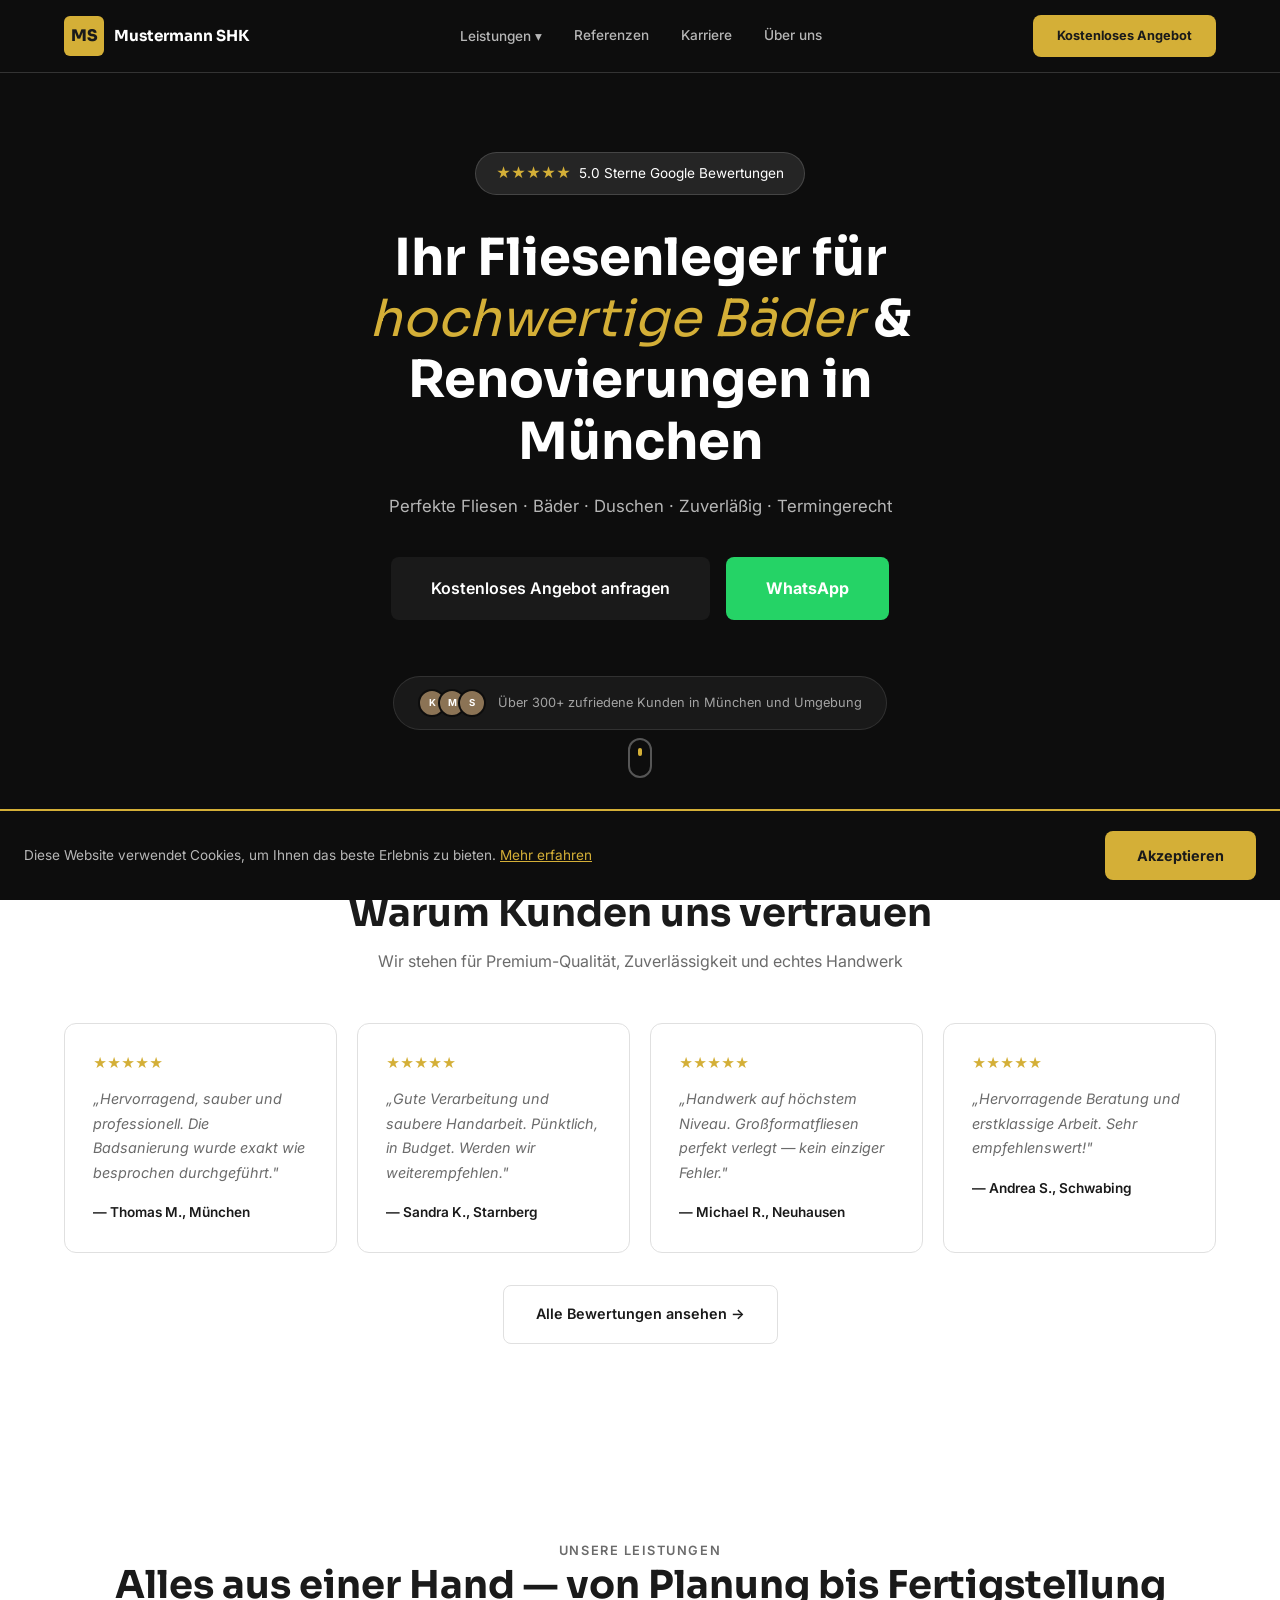
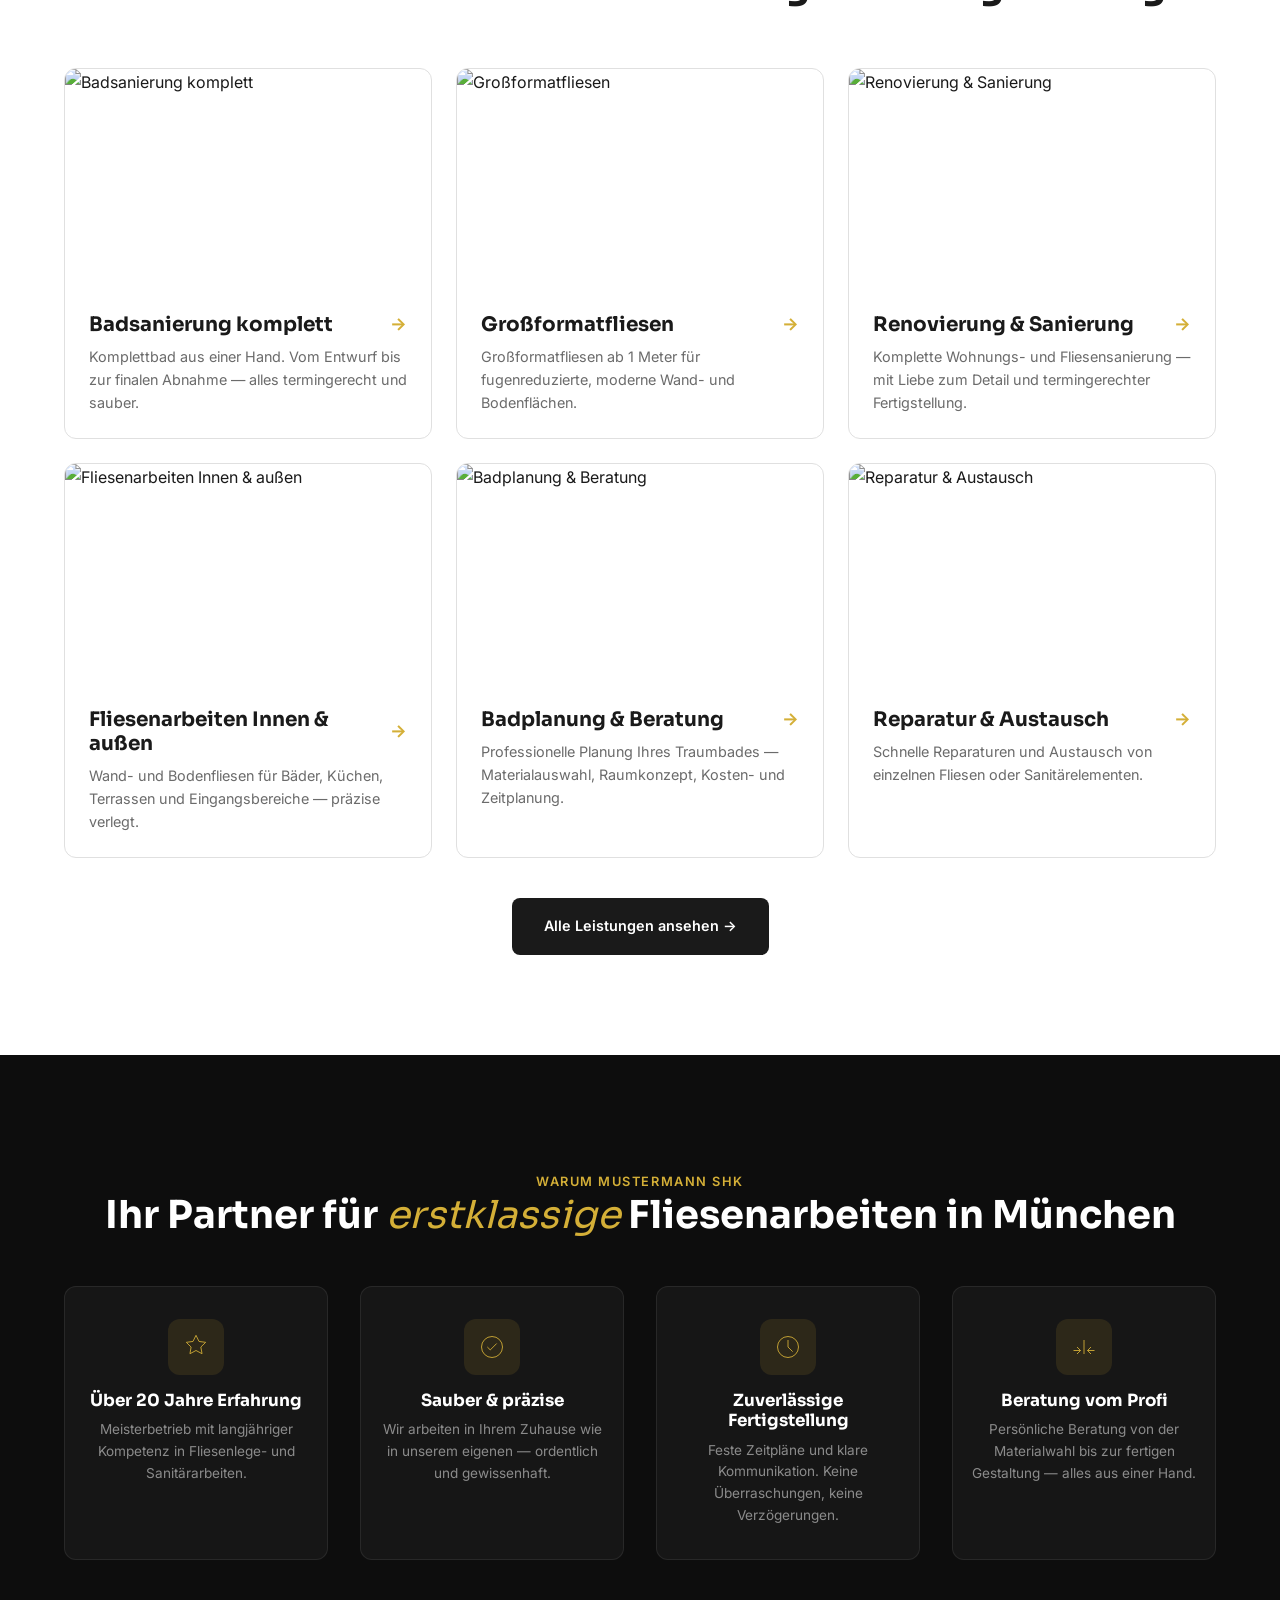
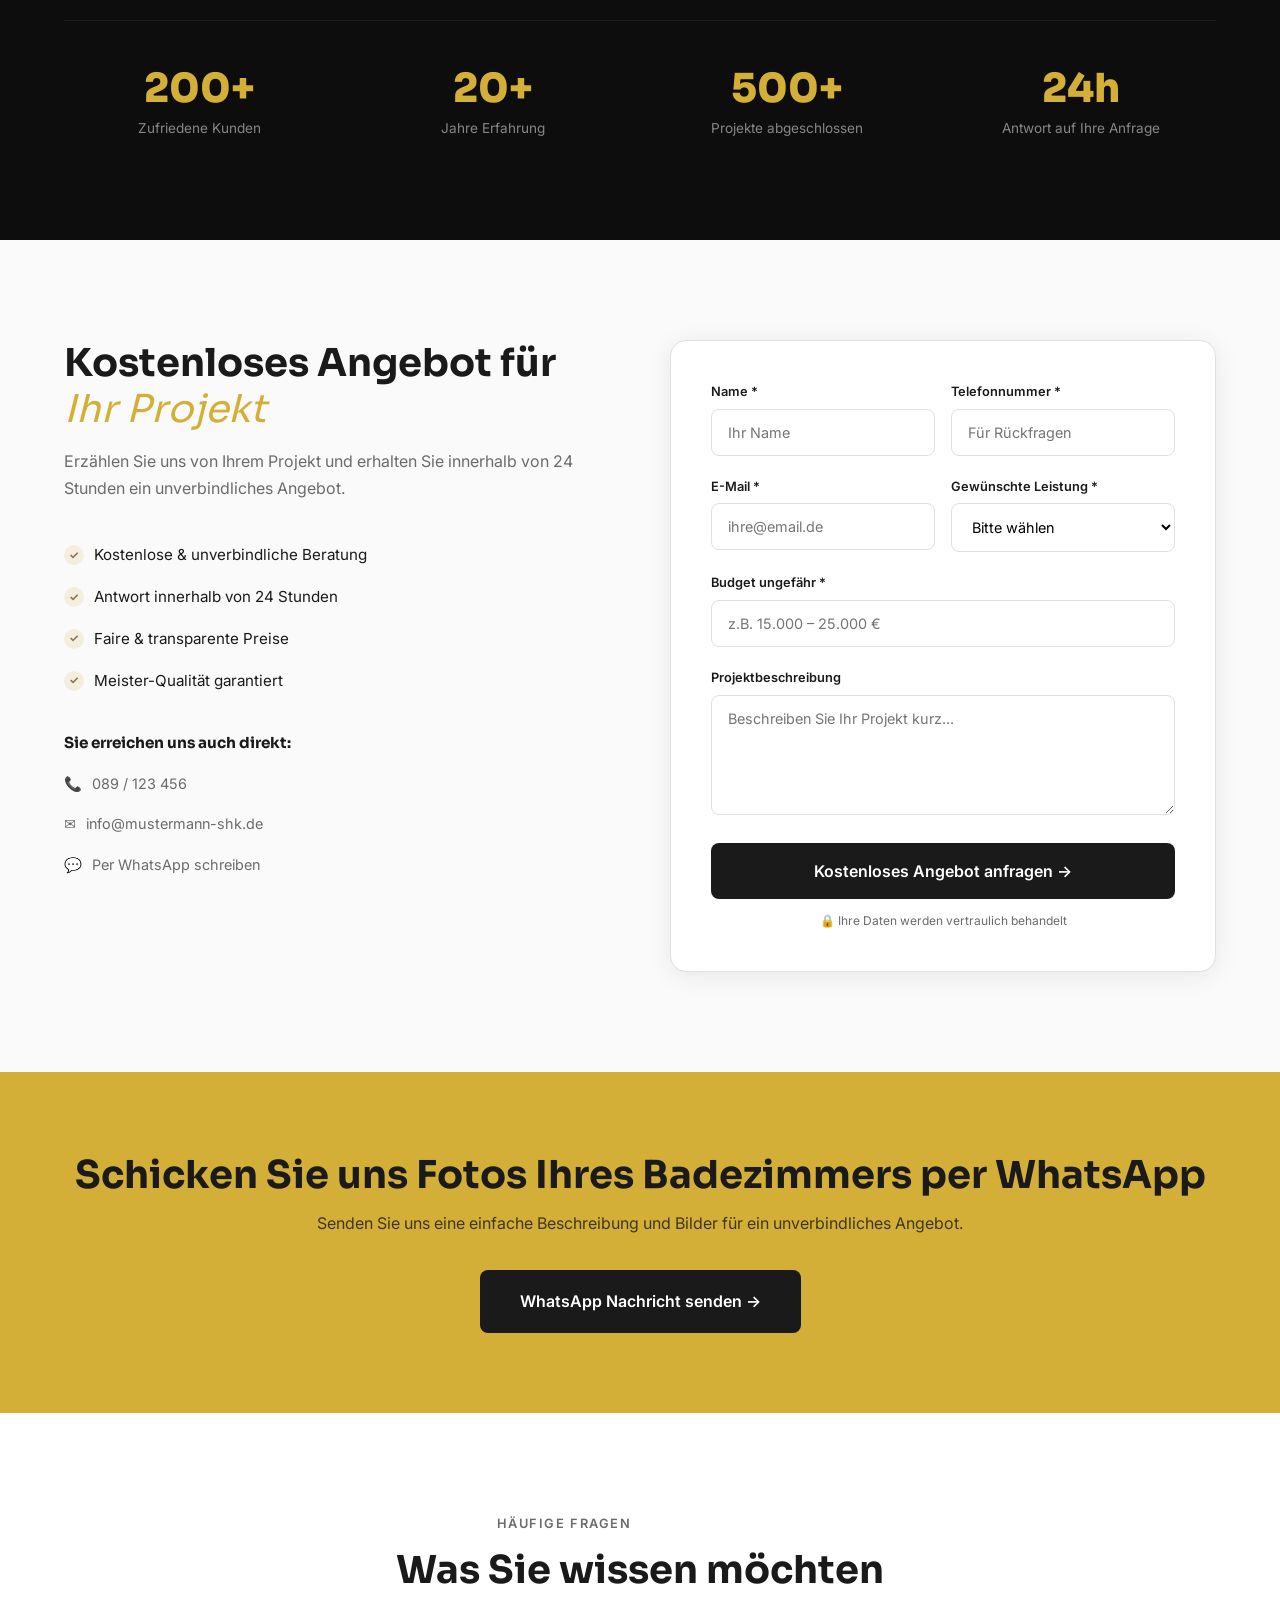
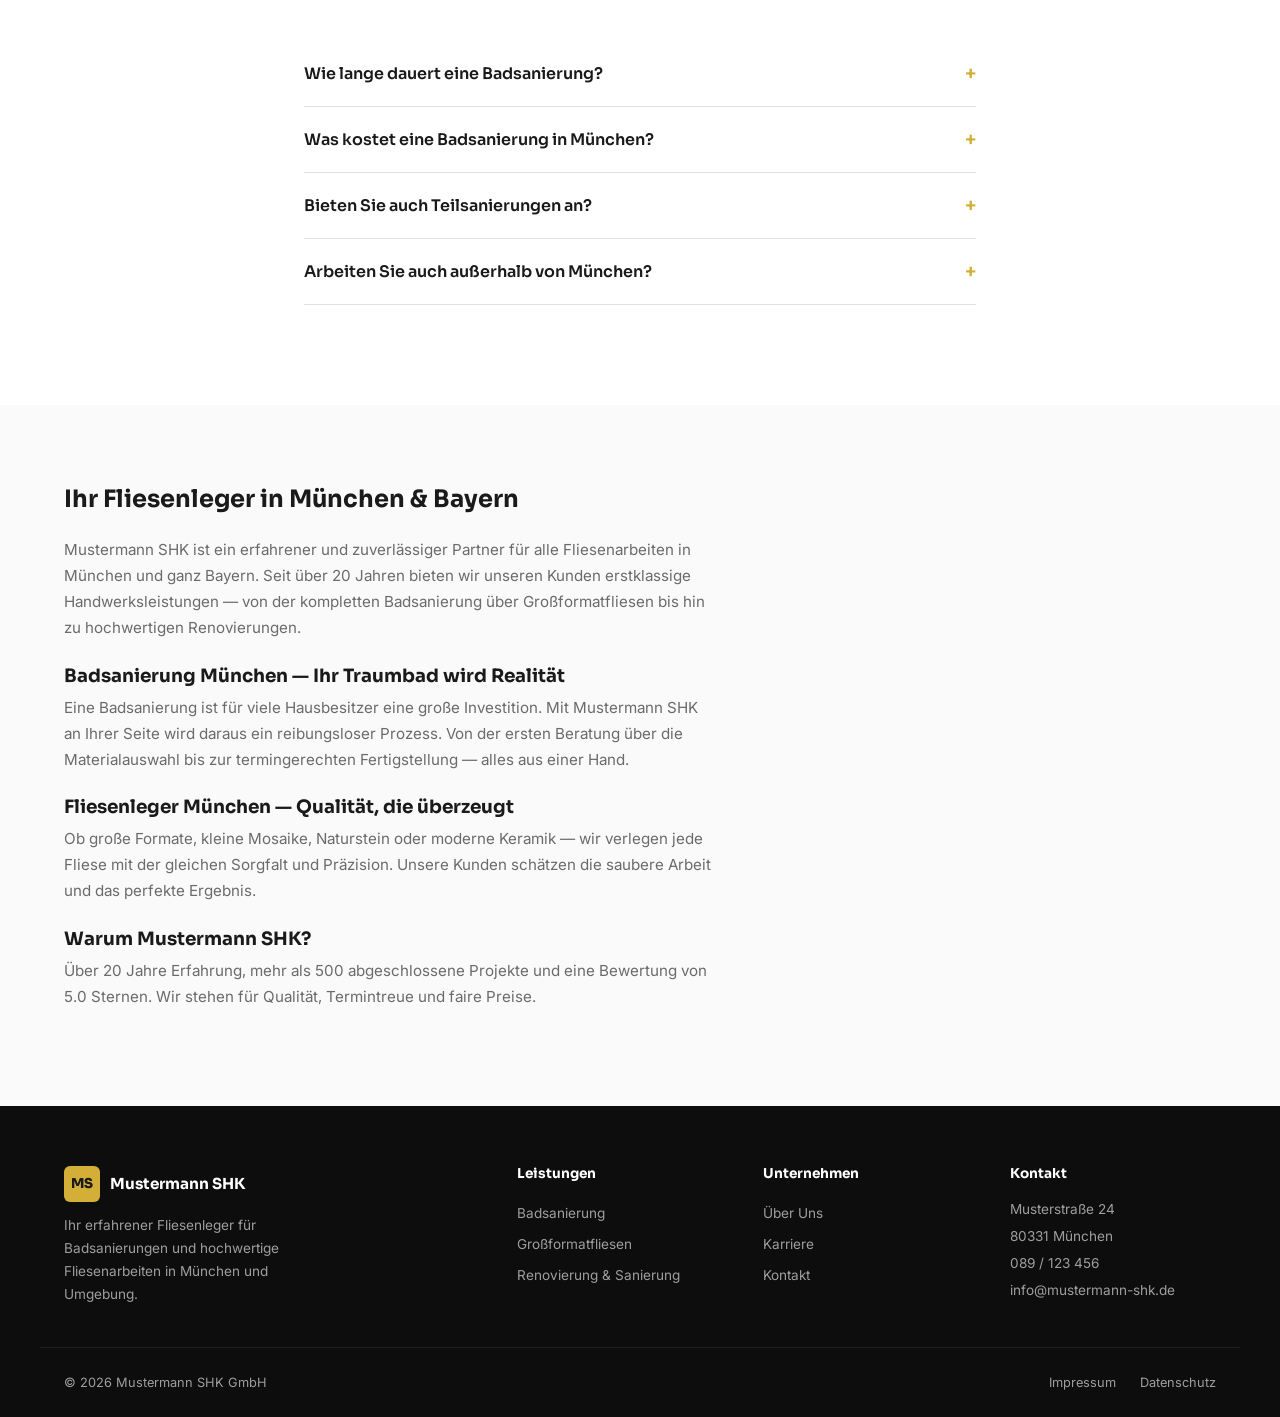
==== commit 99b44ed6: "Fix: testimonials subtitle styling - use normal paragraph instead of uppercase label" ====
--- a/index.html
+++ b/index.html
@@ -76,7 +76,7 @@
   <section class="testimonials reveal">
     <div class="testimonials__header">
       <h2>Warum Kunden uns vertrauen</h2>
-      <p class="section__label" style="margin-top: 8px;">Wir stehen für Premium-Qualität, Zuverlässigkeit und echtes Handwerk</p>
+      <p style="color: var(--text-gray); margin: 12px auto 0; max-width: 550px; text-align: center;">Wir stehen für Premium-Qualität, Zuverlässigkeit und echtes Handwerk</p>
     </div>
 
     <div class="testimonials__grid">
